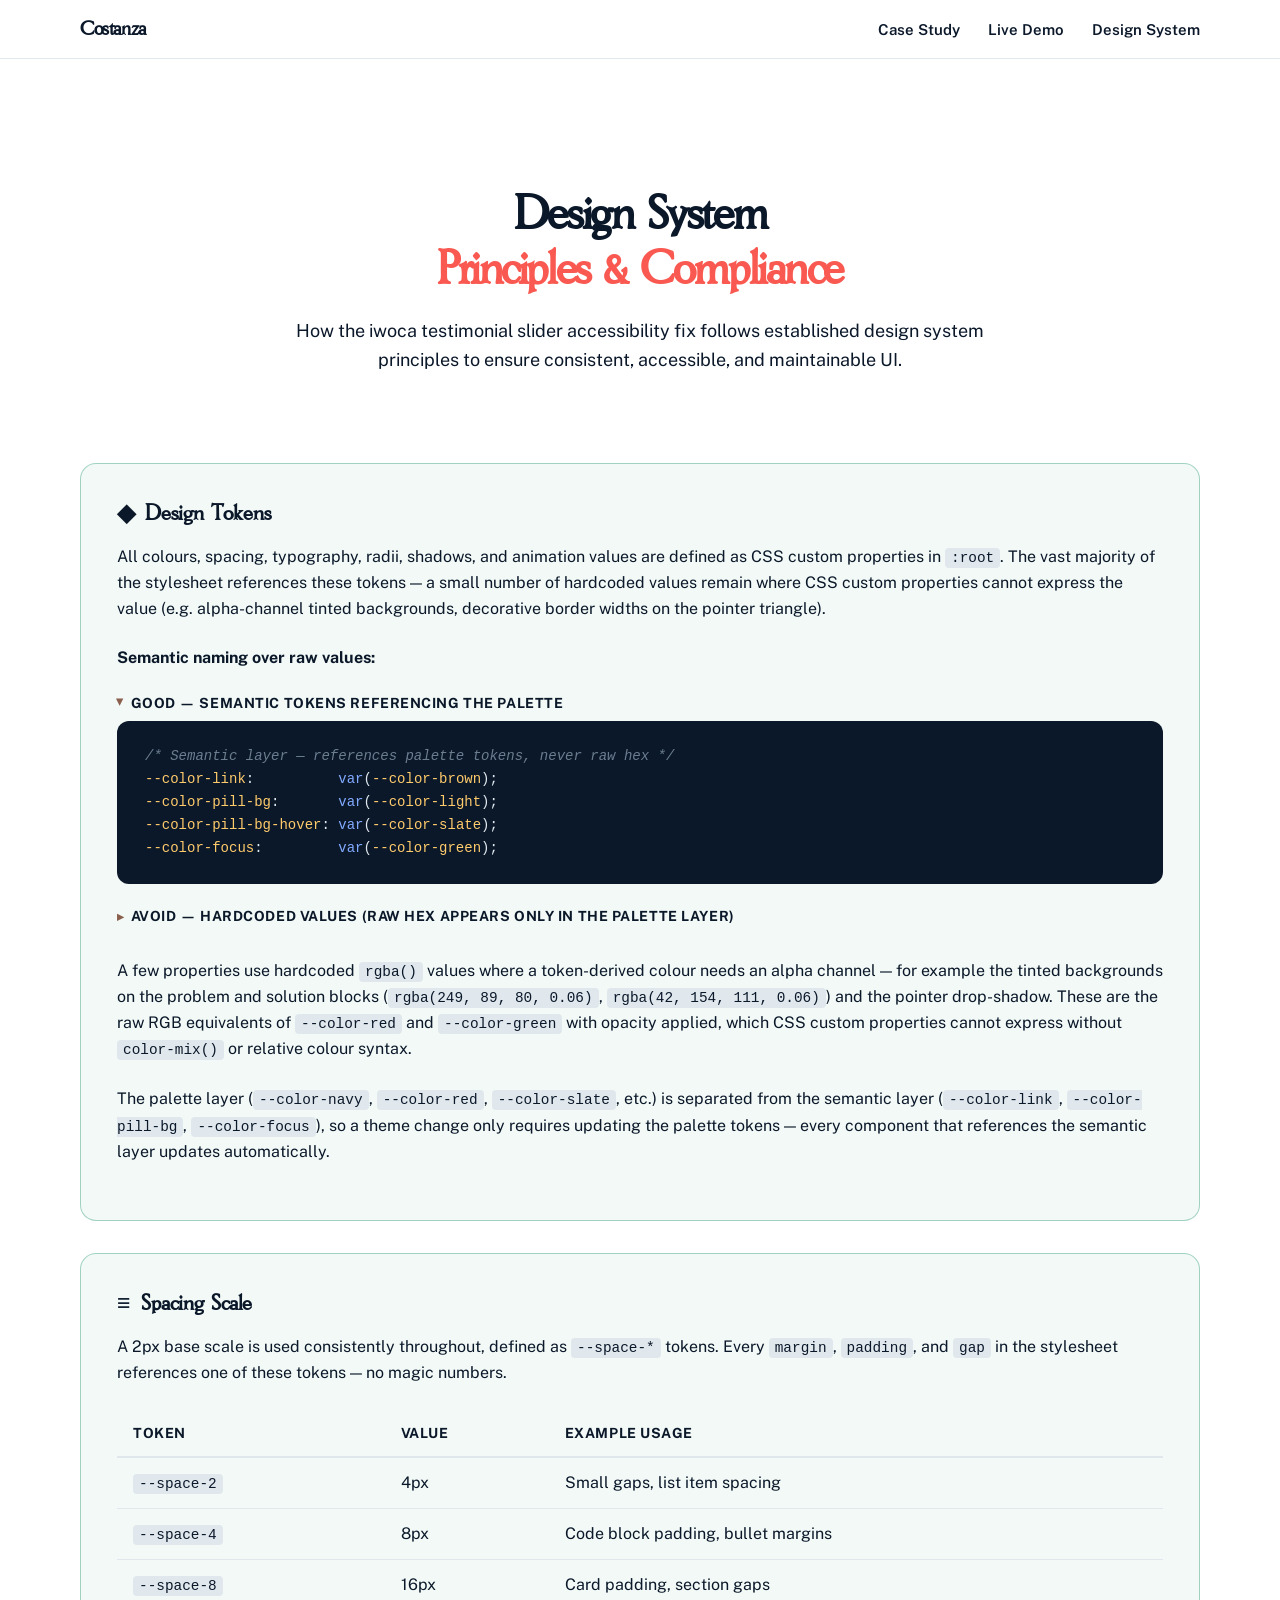
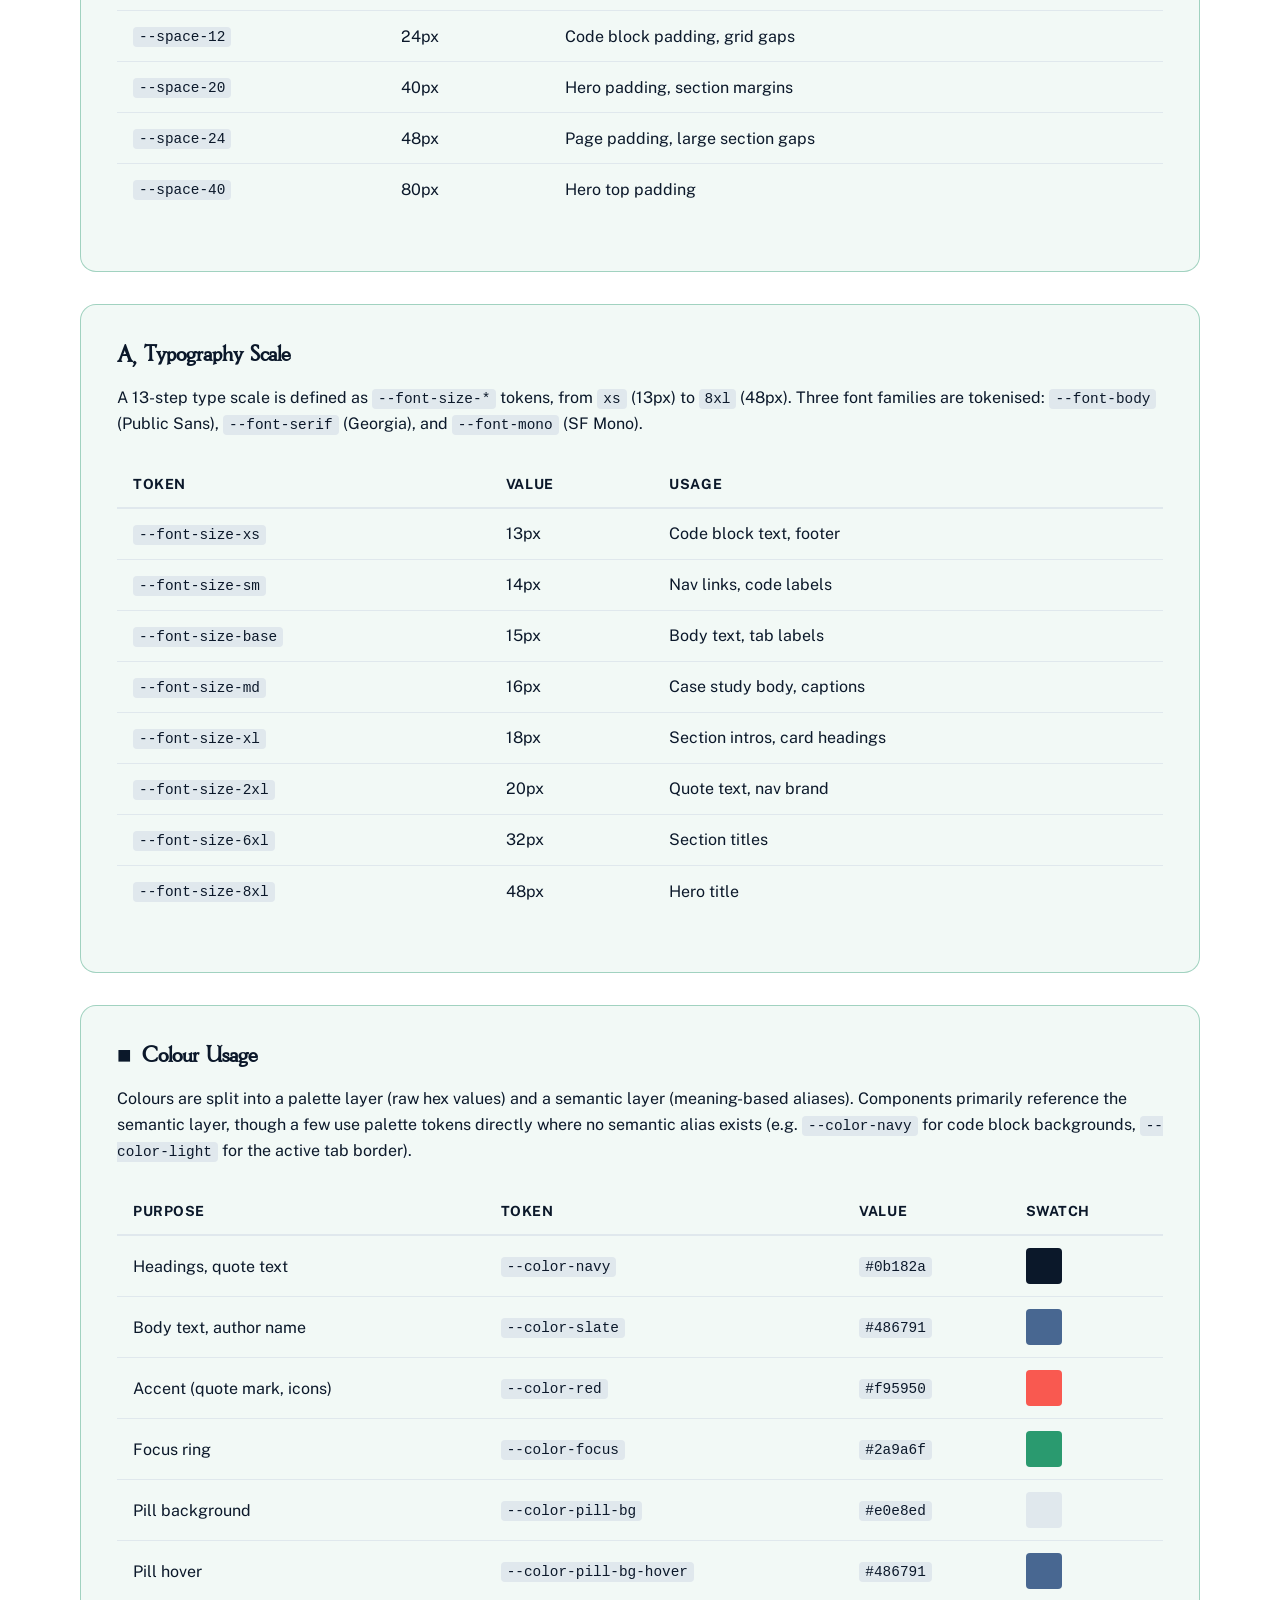
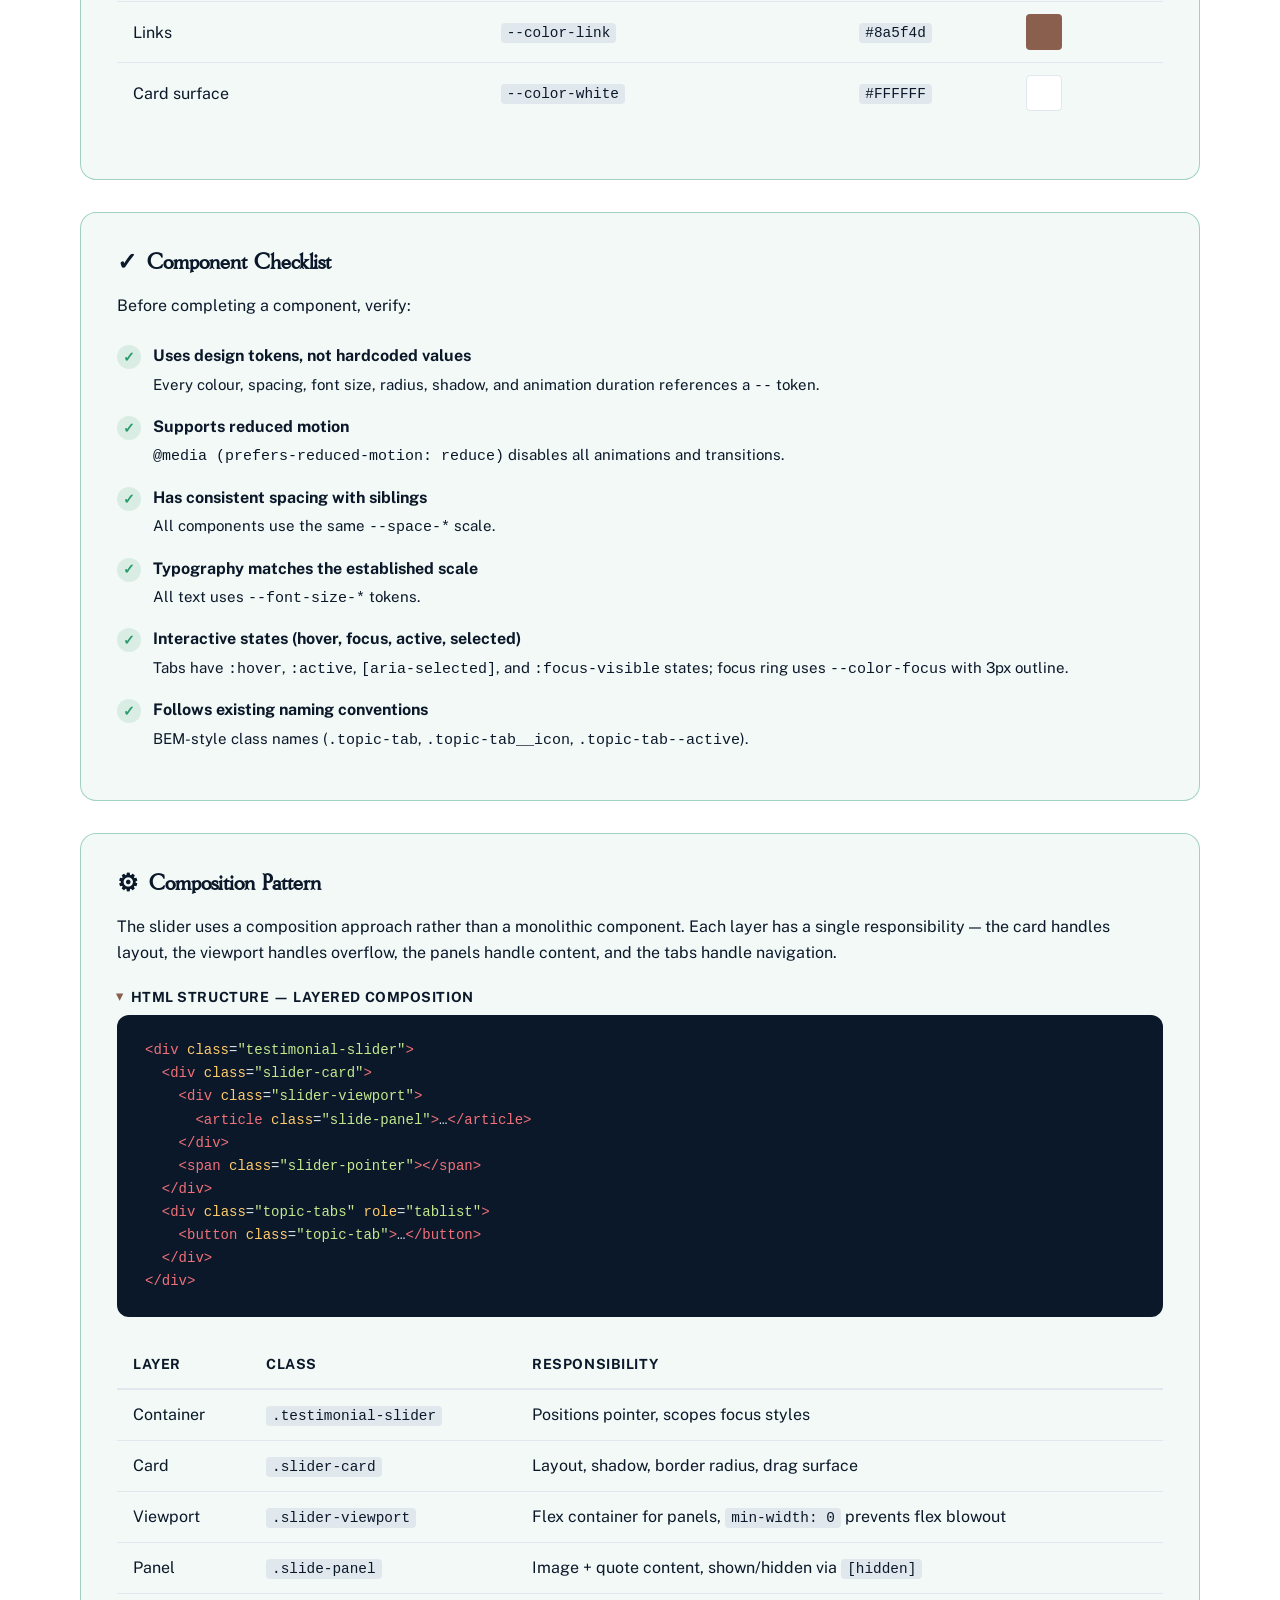
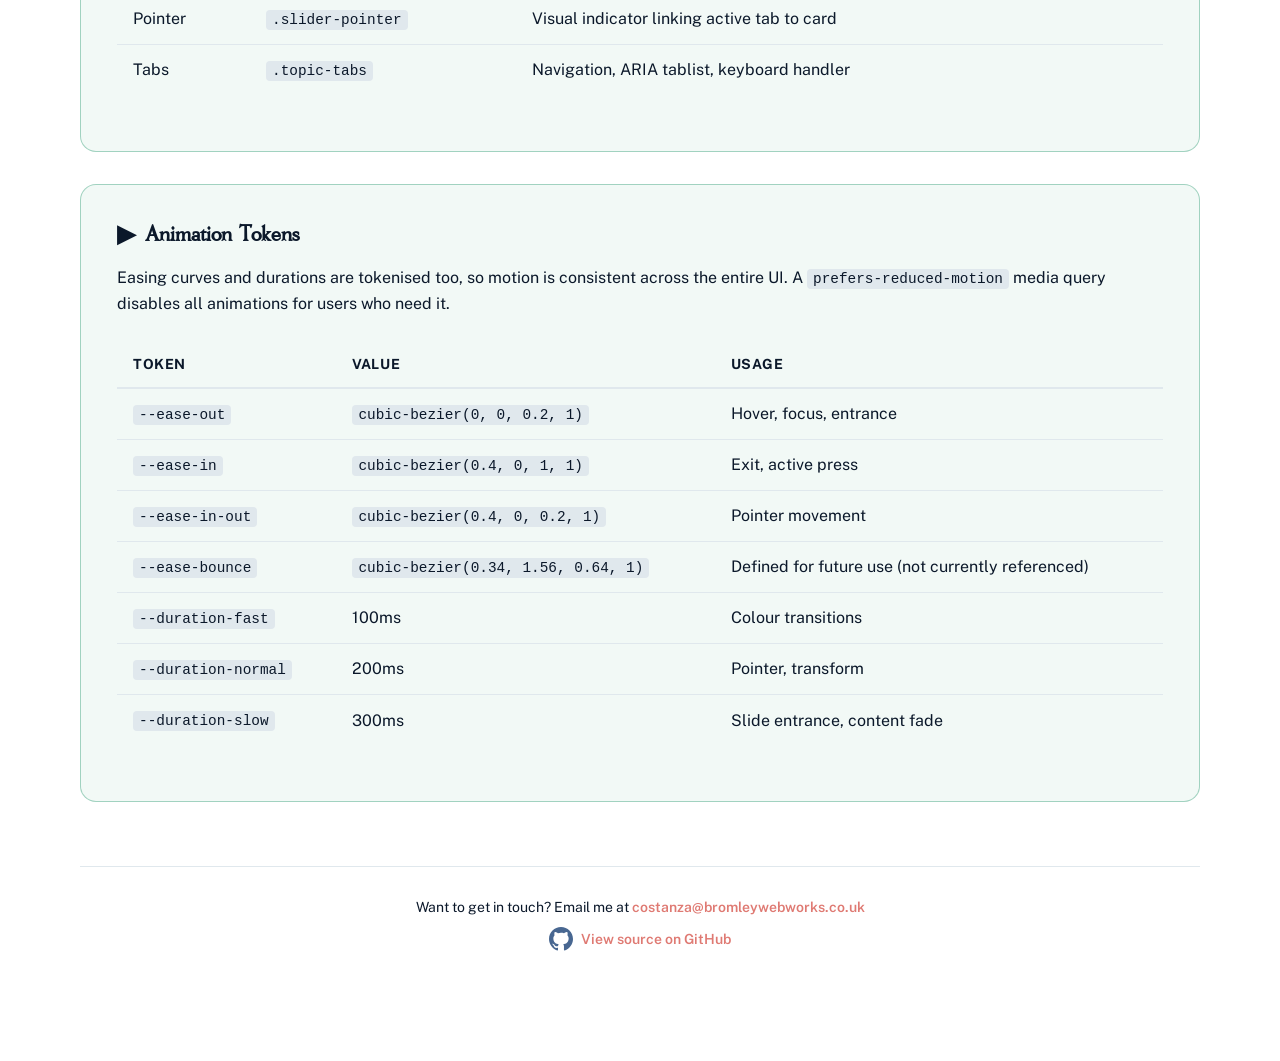
==== design-system.html @ e2e5c351 "lazy loading for images, optimised font loading, added github to footer, design system page change" ====
<!doctype html>
<html lang="en">
<head>
<meta charset="UTF-8">
<meta name="viewport" content="width=device-width, initial-scale=1.0">

<!-- Primary SEO -->
<title>Design System Principles | iwoca Testimonial Slider Accessibility Fix</title>
<meta name="description" content="How the iwoca testimonial slider accessibility fix follows design system principles: design tokens, spacing scale, typography scale, colour usage, component checklist, and composition pattern.">
<meta name="keywords" content="design system, design tokens, CSS custom properties, BEM, spacing scale, typography scale, semantic naming, iwoca, accessibility, front-end engineer">
<meta name="author" content="Costanza C">
<meta name="robots" content="index, follow">
<link rel="canonical" href="https://costikid.github.io/iwocatestimonialslideraccessibility/design-system.html">

<!-- Open Graph -->
<meta property="og:type" content="website">
<meta property="og:title" content="Design System Principles | iwoca Testimonial Slider Accessibility Fix">
<meta property="og:description" content="How the iwoca testimonial slider follows design system principles — design tokens, spacing scale, typography scale, colour usage, and composition pattern.">
<meta property="og:url" content="https://costikid.github.io/iwocatestimonialslideraccessibility/design-system.html">
<meta property="og:site_name" content="Costanza C — Front-End Engineer">

<!-- Twitter Card -->
<meta name="twitter:card" content="summary">
<meta name="twitter:title" content="Design System Principles | iwoca Testimonial Slider">
<meta name="twitter:description" content="How the iwoca testimonial slider follows design system principles — tokens, spacing, typography, colour, and composition.">

<!-- Fonts & styles -->
<link rel="preconnect" href="https://fonts.googleapis.com">
<link rel="preconnect" href="https://fonts.gstatic.com" crossorigin>
<link href="https://fonts.googleapis.com/css2?family=Public+Sans:ital,wght@0,400;0,500;0,600;0,700;0,800;1,400&display=swap" rel="stylesheet" media="print" onload="this.media='all'">
<link rel="stylesheet" href="styles.css">
</head>
<body>

<header>
  <nav class="portfolio-nav">
    <div class="portfolio-nav__inner">
      <a href="index.html" class="portfolio-nav__brand">Costanza</a>
      <ul class="portfolio-nav__links">
        <li><a href="index.html#case-study">Case Study</a></li>
        <li><a href="index.html#live-demo">Live Demo</a></li>
        <li><a href="design-system.html">Design System</a></li>
      </ul>
    </div>
  </nav>
</header>

<main class="page" id="top">

  <section class="hero">
    <div class="hero__inner">
      <h1 class="hero__title">Design System<br><span>Principles &amp; Compliance</span></h1>
      <p class="hero__subtitle">How the iwoca testimonial slider accessibility fix follows established design system principles to ensure consistent, accessible, and maintainable UI.</p>
    </div>
  </section>

  <section class="case-study">

    <!-- Design Tokens -->
    <div class="case-study__block case-study__block--solution">
      <h2 class="case-study__heading">
        <span class="case-study__icon" aria-hidden="true">&#9670;</span>
        Design Tokens
      </h2>
      <p>All colours, spacing, typography, radii, shadows, and animation values are defined as CSS custom properties in <code>:root</code>. The vast majority of the stylesheet references these tokens — a small number of hardcoded values remain where CSS custom properties cannot express the value (e.g. alpha-channel tinted backgrounds, decorative border widths on the pointer triangle).</p>

      <p><strong>Semantic naming over raw values:</strong></p>

      <details class="code-details" open>
        <summary class="code-label">Good — semantic tokens referencing the palette</summary>
<pre class="code-block"><code><span class="tok-comment">/* Semantic layer — references palette tokens, never raw hex */</span>
<span class="tok-attr">--color-link</span>:          <span class="tok-fn">var</span>(<span class="tok-attr">--color-brown</span>);
<span class="tok-attr">--color-pill-bg</span>:       <span class="tok-fn">var</span>(<span class="tok-attr">--color-light</span>);
<span class="tok-attr">--color-pill-bg-hover</span>: <span class="tok-fn">var</span>(<span class="tok-attr">--color-slate</span>);
<span class="tok-attr">--color-focus</span>:         <span class="tok-fn">var</span>(<span class="tok-attr">--color-green</span>);</code></pre>
      </details>

      <details class="code-details">
        <summary class="code-label">Avoid — hardcoded values (raw hex appears only in the palette layer)</summary>
<pre class="code-block"><code><span class="tok-comment">/* Components should never do this — use a semantic token instead */</span>
<span class="tok-attr">color</span>: <span class="tok-str">#486791</span>;
<span class="tok-attr">background</span>: <span class="tok-str">#e0e8ed</span>;</code></pre>
      </details>

      <p>A few properties use hardcoded <code>rgba()</code> values where a token-derived colour needs an alpha channel — for example the tinted backgrounds on the problem and solution blocks (<code>rgba(249, 89, 80, 0.06)</code>, <code>rgba(42, 154, 111, 0.06)</code>) and the pointer drop-shadow. These are the raw RGB equivalents of <code>--color-red</code> and <code>--color-green</code> with opacity applied, which CSS custom properties cannot express without <code>color-mix()</code> or relative colour syntax.</p>

      <p>The palette layer (<code>--color-navy</code>, <code>--color-red</code>, <code>--color-slate</code>, etc.) is separated from the semantic layer (<code>--color-link</code>, <code>--color-pill-bg</code>, <code>--color-focus</code>), so a theme change only requires updating the palette tokens — every component that references the semantic layer updates automatically.</p>
    </div>

    <!-- Spacing Scale -->
    <div class="case-study__block case-study__block--solution">
      <h2 class="case-study__heading">
        <span class="case-study__icon" aria-hidden="true">&#8801;</span>
        Spacing Scale
      </h2>
      <p>A 2px base scale is used consistently throughout, defined as <code>--space-*</code> tokens. Every <code>margin</code>, <code>padding</code>, and <code>gap</code> in the stylesheet references one of these tokens — no magic numbers.</p>

      <div class="ds-table-wrap">
        <table class="ds-table">
          <thead>
            <tr>
              <th scope="col">Token</th>
              <th scope="col">Value</th>
              <th scope="col">Example usage</th>
            </tr>
          </thead>
          <tbody>
            <tr><td><code>--space-2</code></td><td>4px</td><td>Small gaps, list item spacing</td></tr>
            <tr><td><code>--space-4</code></td><td>8px</td><td>Code block padding, bullet margins</td></tr>
            <tr><td><code>--space-8</code></td><td>16px</td><td>Card padding, section gaps</td></tr>
            <tr><td><code>--space-12</code></td><td>24px</td><td>Code block padding, grid gaps</td></tr>
            <tr><td><code>--space-20</code></td><td>40px</td><td>Hero padding, section margins</td></tr>
            <tr><td><code>--space-24</code></td><td>48px</td><td>Page padding, large section gaps</td></tr>
            <tr><td><code>--space-40</code></td><td>80px</td><td>Hero top padding</td></tr>
          </tbody>
        </table>
      </div>
    </div>

    <!-- Typography Scale -->
    <div class="case-study__block case-study__block--solution">
      <h2 class="case-study__heading">
        <span class="case-study__icon" aria-hidden="true">&#65;&#184;</span>
        Typography Scale
      </h2>
      <p>A 13-step type scale is defined as <code>--font-size-*</code> tokens, from <code>xs</code> (13px) to <code>8xl</code> (48px). Three font families are tokenised: <code>--font-body</code> (Public Sans), <code>--font-serif</code> (Georgia), and <code>--font-mono</code> (SF Mono).</p>

      <div class="ds-table-wrap">
        <table class="ds-table">
          <thead>
            <tr>
              <th scope="col">Token</th>
              <th scope="col">Value</th>
              <th scope="col">Usage</th>
            </tr>
          </thead>
          <tbody>
            <tr><td><code>--font-size-xs</code></td><td>13px</td><td>Code block text, footer</td></tr>
            <tr><td><code>--font-size-sm</code></td><td>14px</td><td>Nav links, code labels</td></tr>
            <tr><td><code>--font-size-base</code></td><td>15px</td><td>Body text, tab labels</td></tr>
            <tr><td><code>--font-size-md</code></td><td>16px</td><td>Case study body, captions</td></tr>
            <tr><td><code>--font-size-xl</code></td><td>18px</td><td>Section intros, card headings</td></tr>
            <tr><td><code>--font-size-2xl</code></td><td>20px</td><td>Quote text, nav brand</td></tr>
            <tr><td><code>--font-size-6xl</code></td><td>32px</td><td>Section titles</td></tr>
            <tr><td><code>--font-size-8xl</code></td><td>48px</td><td>Hero title</td></tr>
          </tbody>
        </table>
      </div>
    </div>

    <!-- Colour Usage -->
    <div class="case-study__block case-study__block--solution">
      <h2 class="case-study__heading">
        <span class="case-study__icon" aria-hidden="true">&#9632;</span>
        Colour Usage
      </h2>
      <p>Colours are split into a palette layer (raw hex values) and a semantic layer (meaning-based aliases). Components primarily reference the semantic layer, though a few use palette tokens directly where no semantic alias exists (e.g. <code>--color-navy</code> for code block backgrounds, <code>--color-light</code> for the active tab border).</p>

      <div class="ds-table-wrap">
        <table class="ds-table">
          <thead>
            <tr>
              <th scope="col">Purpose</th>
              <th scope="col">Token</th>
              <th scope="col">Value</th>
              <th scope="col">Swatch</th>
            </tr>
          </thead>
          <tbody>
            <tr><td>Headings, quote text</td><td><code>--color-navy</code></td><td><code>#0b182a</code></td><td><span class="swatch" style="background:#0b182a"></span></td></tr>
            <tr><td>Body text, author name</td><td><code>--color-slate</code></td><td><code>#486791</code></td><td><span class="swatch" style="background:#486791"></span></td></tr>
            <tr><td>Accent (quote mark, icons)</td><td><code>--color-red</code></td><td><code>#f95950</code></td><td><span class="swatch" style="background:#f95950"></span></td></tr>
            <tr><td>Focus ring</td><td><code>--color-focus</code></td><td><code>#2a9a6f</code></td><td><span class="swatch" style="background:#2a9a6f"></span></td></tr>
            <tr><td>Pill background</td><td><code>--color-pill-bg</code></td><td><code>#e0e8ed</code></td><td><span class="swatch" style="background:#e0e8ed"></span></td></tr>
            <tr><td>Pill hover</td><td><code>--color-pill-bg-hover</code></td><td><code>#486791</code></td><td><span class="swatch" style="background:#486791"></span></td></tr>
            <tr><td>Links</td><td><code>--color-link</code></td><td><code>#8a5f4d</code></td><td><span class="swatch" style="background:#8a5f4d"></span></td></tr>
            <tr><td>Card surface</td><td><code>--color-white</code></td><td><code>#FFFFFF</code></td><td><span class="swatch" style="background:#FFFFFF;border:1px solid #e0e8ed"></span></td></tr>
          </tbody>
        </table>
      </div>
    </div>

    <!-- Component Checklist -->
    <div class="case-study__block case-study__block--solution">
      <h2 class="case-study__heading">
        <span class="case-study__icon" aria-hidden="true">&#10003;</span>
        Component Checklist
      </h2>
      <p>Before completing a component, verify:</p>

      <ul class="ds-checklist">
        <li>
          <span class="ds-check" aria-hidden="true">&#10003;</span>
          <div class="ds-checklist__content">
            <strong>Uses design tokens, not hardcoded values</strong>
            <span class="ds-checklist__desc">Every colour, spacing, font size, radius, shadow, and animation duration references a <code>--</code> token.</span>
          </div>
        </li>
        <li>
          <span class="ds-check" aria-hidden="true">&#10003;</span>
          <div class="ds-checklist__content">
            <strong>Supports reduced motion</strong>
            <span class="ds-checklist__desc"><code>@media (prefers-reduced-motion: reduce)</code> disables all animations and transitions.</span>
          </div>
        </li>
        <li>
          <span class="ds-check" aria-hidden="true">&#10003;</span>
          <div class="ds-checklist__content">
            <strong>Has consistent spacing with siblings</strong>
            <span class="ds-checklist__desc">All components use the same <code>--space-*</code> scale.</span>
          </div>
        </li>
        <li>
          <span class="ds-check" aria-hidden="true">&#10003;</span>
          <div class="ds-checklist__content">
            <strong>Typography matches the established scale</strong>
            <span class="ds-checklist__desc">All text uses <code>--font-size-*</code> tokens.</span>
          </div>
        </li>
        <li>
          <span class="ds-check" aria-hidden="true">&#10003;</span>
          <div class="ds-checklist__content">
            <strong>Interactive states (hover, focus, active, selected)</strong>
            <span class="ds-checklist__desc">Tabs have <code>:hover</code>, <code>:active</code>, <code>[aria-selected]</code>, and <code>:focus-visible</code> states; focus ring uses <code>--color-focus</code> with 3px outline.</span>
          </div>
        </li>
        <li>
          <span class="ds-check" aria-hidden="true">&#10003;</span>
          <div class="ds-checklist__content">
            <strong>Follows existing naming conventions</strong>
            <span class="ds-checklist__desc">BEM-style class names (<code>.topic-tab</code>, <code>.topic-tab__icon</code>, <code>.topic-tab--active</code>).</span>
          </div>
        </li>
      </ul>
    </div>

    <!-- Composition Pattern -->
    <div class="case-study__block case-study__block--solution">
      <h2 class="case-study__heading">
        <span class="case-study__icon" aria-hidden="true">&#9881;</span>
        Composition Pattern
      </h2>
      <p>The slider uses a composition approach rather than a monolithic component. Each layer has a single responsibility — the card handles layout, the viewport handles overflow, the panels handle content, and the tabs handle navigation.</p>

      <details class="code-details" open>
        <summary class="code-label">HTML structure — layered composition</summary>
<pre class="code-block"><code><span class="tok-tag">&lt;div</span> <span class="tok-attr">class</span>=<span class="tok-str">"testimonial-slider"</span><span class="tok-tag">&gt;</span>
  <span class="tok-tag">&lt;div</span> <span class="tok-attr">class</span>=<span class="tok-str">"slider-card"</span><span class="tok-tag">&gt;</span>
    <span class="tok-tag">&lt;div</span> <span class="tok-attr">class</span>=<span class="tok-str">"slider-viewport"</span><span class="tok-tag">&gt;</span>
      <span class="tok-tag">&lt;article</span> <span class="tok-attr">class</span>=<span class="tok-str">"slide-panel"</span><span class="tok-tag">&gt;</span>…<span class="tok-tag">&lt;/article&gt;</span>
    <span class="tok-tag">&lt;/div&gt;</span>
    <span class="tok-tag">&lt;span</span> <span class="tok-attr">class</span>=<span class="tok-str">"slider-pointer"</span><span class="tok-tag">&gt;&lt;/span&gt;</span>
  <span class="tok-tag">&lt;/div&gt;</span>
  <span class="tok-tag">&lt;div</span> <span class="tok-attr">class</span>=<span class="tok-str">"topic-tabs"</span> <span class="tok-attr">role</span>=<span class="tok-str">"tablist"</span><span class="tok-tag">&gt;</span>
    <span class="tok-tag">&lt;button</span> <span class="tok-attr">class</span>=<span class="tok-str">"topic-tab"</span><span class="tok-tag">&gt;</span>…<span class="tok-tag">&lt;/button&gt;</span>
  <span class="tok-tag">&lt;/div&gt;</span>
<span class="tok-tag">&lt;/div&gt;</span></code></pre>
      </details>

      <div class="ds-table-wrap">
        <table class="ds-table">
          <thead>
            <tr>
              <th scope="col">Layer</th>
              <th scope="col">Class</th>
              <th scope="col">Responsibility</th>
            </tr>
          </thead>
          <tbody>
            <tr><td>Container</td><td><code>.testimonial-slider</code></td><td>Positions pointer, scopes focus styles</td></tr>
            <tr><td>Card</td><td><code>.slider-card</code></td><td>Layout, shadow, border radius, drag surface</td></tr>
            <tr><td>Viewport</td><td><code>.slider-viewport</code></td><td>Flex container for panels, <code>min-width: 0</code> prevents flex blowout</td></tr>
            <tr><td>Panel</td><td><code>.slide-panel</code></td><td>Image + quote content, shown/hidden via <code>[hidden]</code></td></tr>
            <tr><td>Pointer</td><td><code>.slider-pointer</code></td><td>Visual indicator linking active tab to card</td></tr>
            <tr><td>Tabs</td><td><code>.topic-tabs</code></td><td>Navigation, ARIA tablist, keyboard handler</td></tr>
          </tbody>
        </table>
      </div>
    </div>

    <!-- Animation Tokens -->
    <div class="case-study__block case-study__block--solution">
      <h2 class="case-study__heading">
        <span class="case-study__icon" aria-hidden="true">&#9654;</span>
        Animation Tokens
      </h2>
      <p>Easing curves and durations are tokenised too, so motion is consistent across the entire UI. A <code>prefers-reduced-motion</code> media query disables all animations for users who need it.</p>

      <div class="ds-table-wrap">
        <table class="ds-table">
          <thead>
            <tr>
              <th scope="col">Token</th>
              <th scope="col">Value</th>
              <th scope="col">Usage</th>
            </tr>
          </thead>
          <tbody>
            <tr><td><code>--ease-out</code></td><td><code>cubic-bezier(0, 0, 0.2, 1)</code></td><td>Hover, focus, entrance</td></tr>
            <tr><td><code>--ease-in</code></td><td><code>cubic-bezier(0.4, 0, 1, 1)</code></td><td>Exit, active press</td></tr>
            <tr><td><code>--ease-in-out</code></td><td><code>cubic-bezier(0.4, 0, 0.2, 1)</code></td><td>Pointer movement</td></tr>
            <tr><td><code>--ease-bounce</code></td><td><code>cubic-bezier(0.34, 1.56, 0.64, 1)</code></td><td>Defined for future use (not currently referenced)</td></tr>
            <tr><td><code>--duration-fast</code></td><td>100ms</td><td>Colour transitions</td></tr>
            <tr><td><code>--duration-normal</code></td><td>200ms</td><td>Pointer, transform</td></tr>
            <tr><td><code>--duration-slow</code></td><td>300ms</td><td>Slide entrance, content fade</td></tr>
          </tbody>
        </table>
      </div>
    </div>

  </section>

  <footer class="portfolio-footer">
    <p>Want to get in touch? Email me at <a href="mailto:costanza@bromleywebworks.co.uk">costanza@bromleywebworks.co.uk</a></p>
    <a class="portfolio-footer__github" href="https://github.com/costikid/iwocatestimonialslideraccessibility" target="_blank" rel="noopener" aria-label="View the source code on GitHub">
      <svg width="24" height="24" viewBox="0 0 24 24" fill="currentColor" aria-hidden="true">
        <path d="M12 0C5.37 0 0 5.37 0 12c0 5.3 3.438 9.8 8.205 11.385.6.113.82-.26.82-.577 0-.285-.01-1.04-.015-2.04-3.338.724-4.042-1.61-4.042-1.61-.546-1.387-1.333-1.756-1.333-1.756-1.089-.745.083-.729.083-.729 1.205.084 1.838 1.236 1.838 1.236 1.07 1.835 2.807 1.305 3.492.998.108-.776.418-1.305.762-1.605-2.665-.305-5.467-1.332-5.467-5.93 0-1.31.468-2.382 1.236-3.222-.124-.303-.535-1.524.117-3.176 0 0 1.008-.322 3.3 1.23a11.5 11.5 0 0 1 3-.405c1.02.005 2.045.138 3 .405 2.29-1.552 3.297-1.23 3.297-1.23.654 1.652.243 2.873.12 3.176.77.84 1.234 1.912 1.234 3.222 0 4.61-2.807 5.622-5.48 5.92.43.37.814 1.103.814 2.222 0 1.604-.014 2.898-.014 3.293 0 .32.216.694.825.576C20.565 21.795 24 17.298 24 12 24 5.37 18.627 0 12 0z"/>
      </svg>
      <span>View source on GitHub</span>
    </a>
  </footer>

</main>

<script src="script.js"></script>
</body>
</html>
---- styles.css ----
/* ==========================================================================
   Custom fonts
   ========================================================================== */
@font-face {
  font-family: "Aesop";
  src: url("assets/fonts/Aesop-Regular.ttf") format("truetype");
  font-weight: 400;
  font-style: normal;
  font-display: swap;
}

/* ==========================================================================
   Design tokens — colours picked directly from the reference screenshot
   ========================================================================== */
:root {
  /* Palette */
  --color-navy:        #0b182a; /* headings, icon strokes, quote text   */
  --color-red:         #f95950; /* accent: quote mark, icon fills       */
  --color-red-light:   #df7a73; /* lighter coral for problem border     */
  --color-green:       #2a9a6f; /* solution border, focus ring          */
  --color-slate:       #486791; /* body text, author name, link hover   */
  --color-blue-gray:   #8499b8; /* active pill background               */
  --color-brown:       #8a5f4d; /* links                                */
  --color-tan:         #c4afa5; /* pill hover background                */
  --color-light:       #e0e8ed; /* pill background, borders             */

  /* Semantic colours — reference palette tokens, never raw hex */
  --color-link:          var(--color-brown);
  --color-link-hover:    var(--color-slate);
  --color-name:          var(--color-navy);
  --color-role:          var(--color-navy);
  --color-pill-bg:       var(--color-light);
  --color-pill-bg-hover: var(--color-slate);
  --color-pill-bg-active: var(--color-blue-gray);
  --color-white:         #FFFFFF;
  --color-focus:         var(--color-green);

  /* Typography */
  --font-body:    "Public Sans", -apple-system, BlinkMacSystemFont, "Segoe UI", Roboto, Helvetica, Arial, sans-serif;
  --font-serif:   Georgia, "Times New Roman", serif;
  --font-mono:    "SF Mono", "Fira Code", Consolas, "Courier New", monospace;
  --font-display: "Aesop", Georgia, "Times New Roman", serif;

  --font-size-xs:   13px;
  --font-size-sm:   14px;
  --font-size-base: 15px;
  --font-size-md:   16px;
  --font-size-lg:   17px;
  --font-size-xl:   18px;
  --font-size-2xl:  20px;
  --font-size-3xl:  22px;
  --font-size-4xl:  24px;
  --font-size-5xl:  26px;
  --font-size-6xl:  32px;
  --font-size-7xl:  34px;
  --font-size-8xl:  48px;

  /* Spacing — 2px base scale */
  --space-1:  2px;
  --space-2:  4px;
  --space-3:  6px;
  --space-4:  8px;
  --space-5:  10px;
  --space-6:  12px;
  --space-7:  14px;
  --space-8:  16px;
  --space-9:  18px;
  --space-10: 20px;
  --space-11: 22px;
  --space-12: 24px;
  --space-14: 28px;
  --space-16: 32px;
  --space-18: 36px;
  --space-20: 40px;
  --space-22: 44px;
  --space-23: 46px;
  --space-24: 48px;
  --space-28: 56px;
  --space-32: 64px;
  --space-40: 80px;

  /* Radius */
  --radius-sm:   4px;
  --radius-md:   6px;
  --radius-lg:   12px;
  --radius-xl:   16px;
  --radius-card: 20px;
  --radius-pill: 999px;

  /* Shadow */
  --shadow-card: 0 24px 48px -20px rgba(11, 24, 42, 0.18), 0 2px 8px rgba(11, 24, 42, 0.06);

  /* Animation — easing curves and duration scale */
  --ease-out: cubic-bezier(0.0, 0.0, 0.2, 1);
  --ease-in: cubic-bezier(0.4, 0.0, 1, 1);
  --ease-in-out: cubic-bezier(0.4, 0.0, 0.2, 1);
  --ease-bounce: cubic-bezier(0.34, 1.56, 0.64, 1);

  --duration-instant: 50ms;
  --duration-fast: 100ms;
  --duration-normal: 200ms;
  --duration-slow: 300ms;
}

* { box-sizing: border-box; }

html, body {
  margin: 0;
  padding: 0;
  background: var(--color-white);
  font-family: var(--font-body);
  color: var(--color-navy);
}

.page {
  max-width: 1160px;
  margin: 0 auto;
  padding: var(--space-24) var(--space-10) var(--space-40);
}

/* Visually hidden but available to assistive tech */
.visually-hidden {
  position: absolute;
  width: 1px;
  height: 1px;
  padding: 0;
  margin: -1px;
  overflow: hidden;
  clip: rect(0, 0, 0, 0);
  white-space: nowrap;
  border: 0;
}

/* Consistent, visible keyboard focus everywhere in the widget */
.testimonial-slider :focus-visible {
  outline: 3px solid var(--color-focus);
  outline-offset: 3px;
  border-radius: var(--radius-md);
}

/* ==========================================================================
   Card: photo + quote
   ========================================================================== */
.testimonial-slider {
  position: relative;
}

.slider-card {
  position: relative;
  display: flex;
  align-items: stretch;
  background: var(--color-white);
  border-radius: var(--radius-card);
  box-shadow: var(--shadow-card);
  overflow: hidden;
  cursor: grab;
  touch-action: pan-y;
  transition: transform var(--duration-normal) var(--ease-out);
}

.slider-card.is-dragging {
  transition: none;
}

.slider-card:active {
  cursor: grabbing;
}

.slider-viewport {
  flex: 1 1 auto;
  display: flex;
  min-width: 0;
}

.slide-panel {
  display: flex;
  width: 100%;
  align-items: stretch;
}

.slide-panel[hidden] { display: none; }

.slide-panel:not([hidden]) {
  animation: slideEnter var(--duration-slow) var(--ease-out);
}

.slide-panel:not([hidden]) .quote-mark {
  animation: fadeSlideUp var(--duration-slow) var(--ease-out) 0ms both;
}

.slide-panel:not([hidden]) .quote-text {
  animation: fadeSlideUp var(--duration-slow) var(--ease-out) 60ms both;
}

.slide-panel:not([hidden]) .read-more {
  animation: fadeSlideUp var(--duration-slow) var(--ease-out) 120ms both;
}

.slide-panel:not([hidden]) .author-name,
.slide-panel:not([hidden]) .author-role {
  animation: fadeSlideUp var(--duration-slow) var(--ease-out) 180ms both;
}

@keyframes slideEnter {
  from {
    opacity: 0;
    transform: translateY(12px);
  }
  to {
    opacity: 1;
    transform: translateY(0);
  }
}

@keyframes fadeSlideUp {
  from {
    opacity: 0;
    transform: translateY(8px);
  }
  to {
    opacity: 1;
    transform: translateY(0);
  }
}

.slide-media {
  flex: 0 0 40%;
  max-width: 400px;
  min-height: var(--space-16);
  margin: 0;
}

.slide-media img {
  width: 100%;
  height: 100%;
  object-fit: cover;
  display: block;
}

.slide-content {
  flex: 1 1 auto;
  position: relative;
  padding: var(--space-22) var(--space-28) var(--space-20) var(--space-24);
  display: flex;
  flex-direction: column;
  justify-content: center;
}

.quote-mark {
  display: block;
  font-family: var(--font-serif);
  font-size: var(--space-28);
  line-height: 1;
  color: var(--color-red);
  font-weight: 700;
  margin-bottom: var(--space-2);
}

.quote-text {
  margin: 0 0 var(--space-10);
}

.quote-text p {
  margin: 0;
  font-size: var(--font-size-2xl);
  line-height: 1.5;
  color: var(--color-navy);
  font-weight: 500;
}

.read-more {
  display: inline-block;
  color: var(--color-slate);
  font-size: var(--font-size-base);
  font-weight: 600;
  text-decoration: none;
  margin-bottom: var(--space-11);
}

.read-more:hover,
.read-more:focus-visible {
  text-decoration: underline;
  color: var(--color-blue-gray);
}

.author-name {
  margin: 0 0 var(--space-1);
  font-size: var(--font-size-base);
  font-weight: 700;
  color: var(--color-name);
}

.author-name__role {
  font-weight: 400;
}

/* The reference markup repeats the first name again underneath -
   keep that pattern but hide the visual duplicate from screen readers,
   since it doesn't add new information for assistive tech users. */
.author-role {
  margin: 0;
  font-size: var(--font-size-base);
  color: var(--color-role);
}

/* ==========================================================================
   Prev / next arrows
   ========================================================================== */
.slider-arrow {
  flex: 0 0 auto;
  align-self: center;
  width: var(--space-22);
  height: var(--space-22);
  margin: 0 var(--space-6);
  border: none;
  border-radius: 50%;
  background: var(--color-pill-bg);
  color: var(--color-navy);
  display: flex;
  align-items: center;
  justify-content: center;
  cursor: pointer;
  transition: background-color var(--duration-fast) var(--ease-out);
}

.slider-arrow svg { width: var(--space-10); height: var(--space-10); }

.slider-arrow:hover { background: var(--color-pill-bg-hover); }
.slider-arrow:active { background: var(--color-pill-bg-active); }

/* ==========================================================================
   Pointer that visually connects the active pill to the card
   ========================================================================== */
.slider-pointer {
  position: absolute;
  top: 100%;
  left: 0;
  width: 0;
  height: 0;
  border-left: 15px solid transparent;
  border-right: 15px solid transparent;
  border-top: 18px solid var(--color-white);
  filter: drop-shadow(0 6px 4px rgba(11, 24, 42, 0.12));
  transform: translateX(-50%);
  transition: left var(--duration-normal) var(--ease-in-out);
  pointer-events: none;
}

@media (max-width: 860px) {
  .slider-pointer { display: none; }
}

/* ==========================================================================
   Topic tabs
   ========================================================================== */
.topic-tabs {
  display: flex;
  flex-wrap: wrap;
  justify-content: center;
  gap: var(--space-9);
  margin-top: var(--space-23);
}

.topic-tab {
  display: inline-flex;
  align-items: center;
  gap: var(--space-6);
  padding: var(--space-7) var(--space-11);
  background: var(--color-pill-bg);
  border: 2px solid transparent;
  border-radius: var(--radius-pill);
  font-family: inherit;
  font-size: var(--font-size-base);
  font-weight: 700;
  color: var(--color-navy);
  cursor: pointer;
  text-align: left;
  line-height: 1.25;
  transition: background-color var(--duration-fast) var(--ease-out),
              border-color var(--duration-fast) var(--ease-out),
              transform var(--duration-fast) var(--ease-in);
}

.topic-tab:hover {
  background: var(--color-pill-bg-hover);
  color: var(--color-white);
}

.topic-tab:active {
  transform: scale(0.97);
}

.topic-tab[aria-selected="true"] {
  background: var(--color-light);
  border-color: var(--color-navy);
  color: var(--color-navy);
  font-weight: 600;
}

.topic-tab__icon {
  width: 26px;
  height: 26px;
  flex: 0 0 auto;
}

.topic-tab__label {
  max-width: 8em;
}

/* ==========================================================================
   Responsive
   ========================================================================== */
@media (max-width: 860px) {
  .slider-card {
    flex-direction: column;
  }

  .slide-panel { flex-direction: column; }

  .slide-media {
    flex-basis: auto;
    max-width: 100%;
    height: 220px;
  }

  .slide-content {
    padding: var(--space-16) var(--space-12) var(--space-14);
  }

  .quote-text p { font-size: var(--font-size-xl); }

  .topic-tabs {
    justify-content: flex-start;
    flex-wrap: nowrap;
    overflow-x: auto;
    -webkit-overflow-scrolling: touch;
    padding-bottom: var(--space-3);
    scrollbar-width: thin;
    scroll-snap-type: x mandatory;
    position: relative;
    -webkit-mask-image: linear-gradient(to right, transparent 0, #000 var(--space-12), #000 calc(100% - var(--space-12)), transparent 100%);
            mask-image: linear-gradient(to right, transparent 0, #000 var(--space-12), #000 calc(100% - var(--space-12)), transparent 100%);
  }

  .topic-tab {
    flex: 0 0 auto;
    scroll-snap-align: start;
  }

  .topic-tab__label {
    white-space: nowrap;
    max-width: none;
  }
}

@media (prefers-reduced-motion: reduce) {
  *,
  *::before,
  *::after {
    animation-duration: 0.01ms !important;
    animation-iteration-count: 1 !important;
    transition-duration: 0.01ms !important;
  }
}

/* ==========================================================================
   Portfolio — Navigation
   ========================================================================== */
.portfolio-nav {
  position: sticky;
  top: 0;
  z-index: 100;
  background: var(--color-white);
  border-bottom: 1px solid var(--color-light);
}

.portfolio-nav__inner {
  max-width: 1160px;
  margin: 0 auto;
  padding: var(--space-8) var(--space-10);
  display: flex;
  align-items: center;
  justify-content: space-between;
}

.portfolio-nav__brand {
  font-family: var(--font-display);
  font-size: var(--font-size-2xl);
  font-weight: 800;
  color: var(--color-navy);
  text-decoration: none;
  letter-spacing: -0.02em;
}

.portfolio-nav__links {
  display: flex;
  gap: var(--space-14);
  list-style: none;
  margin: 0;
  padding: 0;
}

.portfolio-nav__links a {
  font-size: var(--font-size-base);
  font-weight: 600;
  color: var(--color-name);
  text-decoration: none;
  transition: color var(--duration-fast) var(--ease-out);
}

.portfolio-nav__links a:hover,
.portfolio-nav__links a:focus-visible {
  color: var(--color-link);
}

/* ==========================================================================
   Portfolio — Hero
   ========================================================================== */
.hero {
  padding: var(--space-40) 0 var(--space-28);
  text-align: center;
}

.hero__inner {
  max-width: 760px;
  margin: 0 auto;
}

.hero__title {
  font-family: var(--font-display);
  font-size: var(--font-size-8xl);
  font-weight: 800;
  line-height: 1.15;
  letter-spacing: -0.03em;
  margin: 0 0 var(--space-10);
  color: var(--color-navy);
}

.hero__title span {
  color: var(--color-red);
}

.hero__subtitle {
  font-size: var(--font-size-xl);
  line-height: 1.6;
  color: var(--color-role);
  margin: 0 0 var(--space-16);
}

.hero__badges {
  display: flex;
  flex-wrap: wrap;
  justify-content: center;
  gap: var(--space-6);
}

.hero__badge {
  padding: var(--space-4) var(--space-9);
  background: var(--color-pill-bg);
  border-radius: var(--radius-pill);
  font-size: var(--font-size-sm);
  font-weight: 600;
  color: var(--color-navy);
}

/* ==========================================================================
   Portfolio — Section titles & intros
   ========================================================================== */
.section-title {
  font-family: var(--font-display);
  font-size: var(--font-size-6xl);
  font-weight: 800;
  letter-spacing: -0.02em;
  color: var(--color-navy);
  margin: 0 0 var(--space-8);
}

.section-intro {
  font-size: var(--font-size-lg);
  line-height: 1.6;
  color: var(--color-role);
  margin: 0 0 var(--space-20);
  max-width: 680px;
}

.section-intro code,
.improvement-card p code,
.case-study__block p code {
  background: var(--color-pill-bg);
  padding: var(--space-1) var(--space-3);
  border-radius: var(--radius-sm);
  font-size: 0.9em;
  font-family: var(--font-mono);
}

/* ==========================================================================
   Portfolio — Case Study
   ========================================================================== */
.case-study {
  margin-bottom: var(--space-32);
}

.case-study__block {
  border-radius: var(--radius-xl);
  padding: var(--space-18) var(--space-18) var(--space-16);
  margin-bottom: var(--space-16);
}

.case-study__block--problem {
  background: rgba(249, 89, 80, 0.06);
  border: 1px solid rgba(223, 122, 115, 0.4);
}

.case-study__block--solution {
  background: rgba(42, 154, 111, 0.06);
  border: 1px solid rgba(42, 154, 111, 0.4);
}

.case-study__heading {
  font-family: var(--font-display);
  font-size: var(--font-size-3xl);
  font-weight: 700;
  color: var(--color-navy);
  margin: 0 0 var(--space-8);
  display: flex;
  align-items: center;
  gap: var(--space-5);
}

.case-study__icon {
  font-size: var(--font-size-4xl);
  line-height: 1;
}

.case-study__block p {
  font-size: var(--font-size-md);
  line-height: 1.6;
  color: var(--color-role);
  margin: 0 0 var(--space-12);
}

.case-study__block a {
  color: var(--color-link);
  font-weight: 600;
}

.code-label {
  font-size: var(--font-size-sm);
  font-weight: 700;
  color: var(--color-name);
  margin: 0 0 var(--space-5);
  text-transform: uppercase;
  letter-spacing: 0.04em;
}

.code-block {
  background: var(--color-navy);
  color: var(--color-light);
  border-radius: var(--radius-lg);
  padding: var(--space-12) var(--space-14);
  margin: 0 0 var(--space-12);
  overflow-x: auto;
  font-family: var(--font-mono);
  font-size: var(--font-size-sm);
  line-height: 1.65;
  -webkit-overflow-scrolling: touch;
}

.code-block code {
  font-family: inherit;
  white-space: pre;
}

/* Syntax highlighting */
.code-block .tok-tag      { color: #f07178; }
.code-block .tok-attr     { color: #ffcb6b; }
.code-block .tok-str      { color: #c3e88d; }
.code-block .tok-comment  { color: #6b7d8f; font-style: italic; }
.code-block .tok-keyword  { color: #c792ea; }
.code-block .tok-fn       { color: #82aaff; }
.code-block .tok-punct    { color: #89ddff; }
.code-block .tok-num      { color: #f78c6c; }

/* ==========================================================================
   Collapsible code blocks (native <details>/<summary>)
   ========================================================================== */
.code-details {
  margin-bottom: var(--space-12);
}

.code-details > summary {
  list-style: none;
  cursor: pointer;
  display: flex;
  align-items: center;
  gap: var(--space-3);
  margin: 0 0 var(--space-5);
  user-select: none;
  transition: color var(--duration-fast) var(--ease-out);
}

.code-details > summary::-webkit-details-marker {
  display: none;
}

.code-details > summary::before {
  content: '\25B8';
  font-size: var(--font-size-xs);
  color: var(--color-link);
  transition: transform var(--duration-fast) var(--ease-out);
  display: inline-block;
}

.code-details[open] > summary::before {
  transform: rotate(90deg);
}

.code-details > summary:hover {
  color: var(--color-link);
}

.code-details .code-block {
  margin-bottom: 0;
}

/* Problem bullet list */
.problem-list {
  margin: var(--space-4) 0 var(--space-12);
  padding-left: var(--space-20);
}

.problem-list li {
  font-size: var(--font-size-md);
  line-height: 1.6;
  color: var(--color-role);
  margin-bottom: var(--space-4);
}

/* ==========================================================================
   Portfolio — Problem demo video
   ========================================================================== */
.problem-demo {
  margin: var(--space-12) 0;
}

.problem-demo__video {
  width: 100%;
  max-width: 720px;
  border-radius: var(--radius-lg);
  border: 1px solid rgba(223, 122, 115, 0.4);
  box-shadow: var(--shadow-card);
  display: block;
}

.problem-demo__caption {
  font-size: var(--font-size-md);
  line-height: 1.6;
  color: var(--color-role);
  margin: var(--space-10) 0 0;
  max-width: 680px;
}

/* ==========================================================================
   Portfolio — Improvements Grid
   ========================================================================== */
.improvements-section {
  margin-bottom: var(--space-32);
}

.improvements-grid {
  display: grid;
  grid-template-columns: repeat(auto-fill, minmax(300px, 1fr));
  gap: var(--space-12);
}

.improvement-card {
  background: var(--color-white);
  border: 1px solid var(--color-light);
  border-radius: var(--radius-xl);
  padding: var(--space-14) var(--space-12);
  transition: box-shadow var(--duration-normal) var(--ease-out),
              border-color var(--duration-normal) var(--ease-out),
              transform var(--duration-normal) var(--ease-out);
}

.improvement-card:hover {
  box-shadow: var(--shadow-card);
  border-color: var(--color-pill-bg-active);
  transform: translateY(-4px);
}

.improvement-card__icon {
  font-size: var(--space-16);
  margin-bottom: var(--space-7);
}

.improvement-card h3 {
  font-family: var(--font-display);
  font-size: var(--font-size-xl);
  font-weight: 700;
  color: var(--color-navy);
  margin: 0 0 var(--space-5);
}

.improvement-card p {
  font-size: var(--font-size-base);
  line-height: 1.55;
  color: var(--color-role);
  margin: 0;
}

/* ==========================================================================
   Portfolio — Demo Section
   ========================================================================== */
.demo-section {
  margin-bottom: var(--space-24);
}

/* ==========================================================================
   Portfolio — Footer
   ========================================================================== */
.portfolio-footer {
  border-top: 1px solid var(--color-light);
  padding: var(--space-16) 0;
  text-align: center;
}

.portfolio-footer p {
  font-size: var(--font-size-sm);
  color: var(--color-role);
  margin: 0;
}

.portfolio-footer a {
  color: var(--color-red-light);
  font-weight: 600;
  text-decoration: none;
}

.portfolio-footer a:hover {
  color: var(--color-red-light);
  text-decoration: underline;
}

.portfolio-footer__github {
  display: inline-flex;
  align-items: center;
  gap: var(--space-4);
  margin-top: var(--space-6);
  font-size: var(--font-size-sm);
  font-weight: 600;
  color: var(--color-slate);
  text-decoration: none;
  transition: color var(--duration-fast) var(--ease-out);
}

.portfolio-footer__github svg {
  color: var(--color-slate);
  transition: color var(--duration-fast) var(--ease-out);
}

.portfolio-footer__github:hover,
.portfolio-footer__github:hover svg {
  color: var(--color-navy);
}

.portfolio-footer__github:hover {
  text-decoration: none;
}

/* ==========================================================================
   Portfolio — Responsive
   ========================================================================== */
@media (max-width: 860px) {
  .hero { padding: var(--space-24) 0 var(--space-20); }
  .hero__title { font-size: var(--font-size-7xl); }
  .hero__subtitle { font-size: var(--font-size-md); }
  .section-title { font-size: var(--font-size-5xl); }
  .case-study__block { padding: var(--space-12) var(--space-10); }
  .code-block { padding: var(--space-9) var(--space-8); font-size: var(--font-size-xs); }
  .improvements-grid { grid-template-columns: 1fr; }
  .portfolio-nav__links { gap: var(--space-9); }
  .portfolio-nav__links a { font-size: var(--font-size-sm); }
}

/* ==========================================================================
   Design System page — tables, swatches, checklist
   ========================================================================== */
.ds-table-wrap {
  overflow-x: auto;
  margin: var(--space-12) 0;
  -webkit-overflow-scrolling: touch;
}

.ds-table {
  width: 100%;
  border-collapse: collapse;
  font-size: var(--font-size-md);
  line-height: 1.6;
  color: var(--color-role);
}

.ds-table thead th {
  font-family: var(--font-body);
  font-size: var(--font-size-sm);
  font-weight: 700;
  text-transform: uppercase;
  letter-spacing: 0.04em;
  color: var(--color-navy);
  text-align: left;
  padding: var(--space-6) var(--space-8);
  border-bottom: 2px solid var(--color-light);
  white-space: nowrap;
}

.ds-table tbody td {
  padding: var(--space-6) var(--space-8);
  border-bottom: 1px solid var(--color-light);
  vertical-align: middle;
}

.ds-table tbody tr:last-child td {
  border-bottom: none;
}

.ds-table code {
  font-family: var(--font-mono);
  font-size: 0.9em;
  background: var(--color-pill-bg);
  padding: var(--space-1) var(--space-3);
  border-radius: var(--radius-sm);
  white-space: nowrap;
}

.swatch {
  display: inline-block;
  width: var(--space-18);
  height: var(--space-18);
  border-radius: var(--radius-sm);
  vertical-align: middle;
}

.ds-checklist {
  list-style: none;
  padding: 0;
  margin: var(--space-8) 0 0;
}

.ds-checklist li {
  display: flex;
  align-items: flex-start;
  gap: var(--space-6);
  font-size: var(--font-size-md);
  line-height: 1.6;
  color: var(--color-role);
  margin-bottom: var(--space-8);
}

.ds-checklist__content {
  display: flex;
  flex-direction: column;
  gap: var(--space-2);
}

.ds-checklist__content strong {
  color: var(--color-navy);
  font-size: var(--font-size-md);
  font-weight: 700;
}

.ds-checklist__desc {
  font-size: var(--font-size-base);
  line-height: 1.55;
  color: var(--color-role);
}

.ds-check {
  flex: 0 0 auto;
  display: inline-flex;
  align-items: center;
  justify-content: center;
  width: var(--space-12);
  height: var(--space-12);
  border-radius: 50%;
  background: rgba(42, 154, 111, 0.12);
  color: var(--color-green);
  font-size: var(--font-size-sm);
  font-weight: 700;
  margin-top: var(--space-1);
}

@media (max-width: 860px) {
  .ds-table { font-size: var(--font-size-sm); }
  .ds-table thead th { padding: var(--space-4) var(--space-6); }
  .ds-table tbody td { padding: var(--space-4) var(--space-6); }
  .swatch { width: var(--space-14); height: var(--space-14); }
}
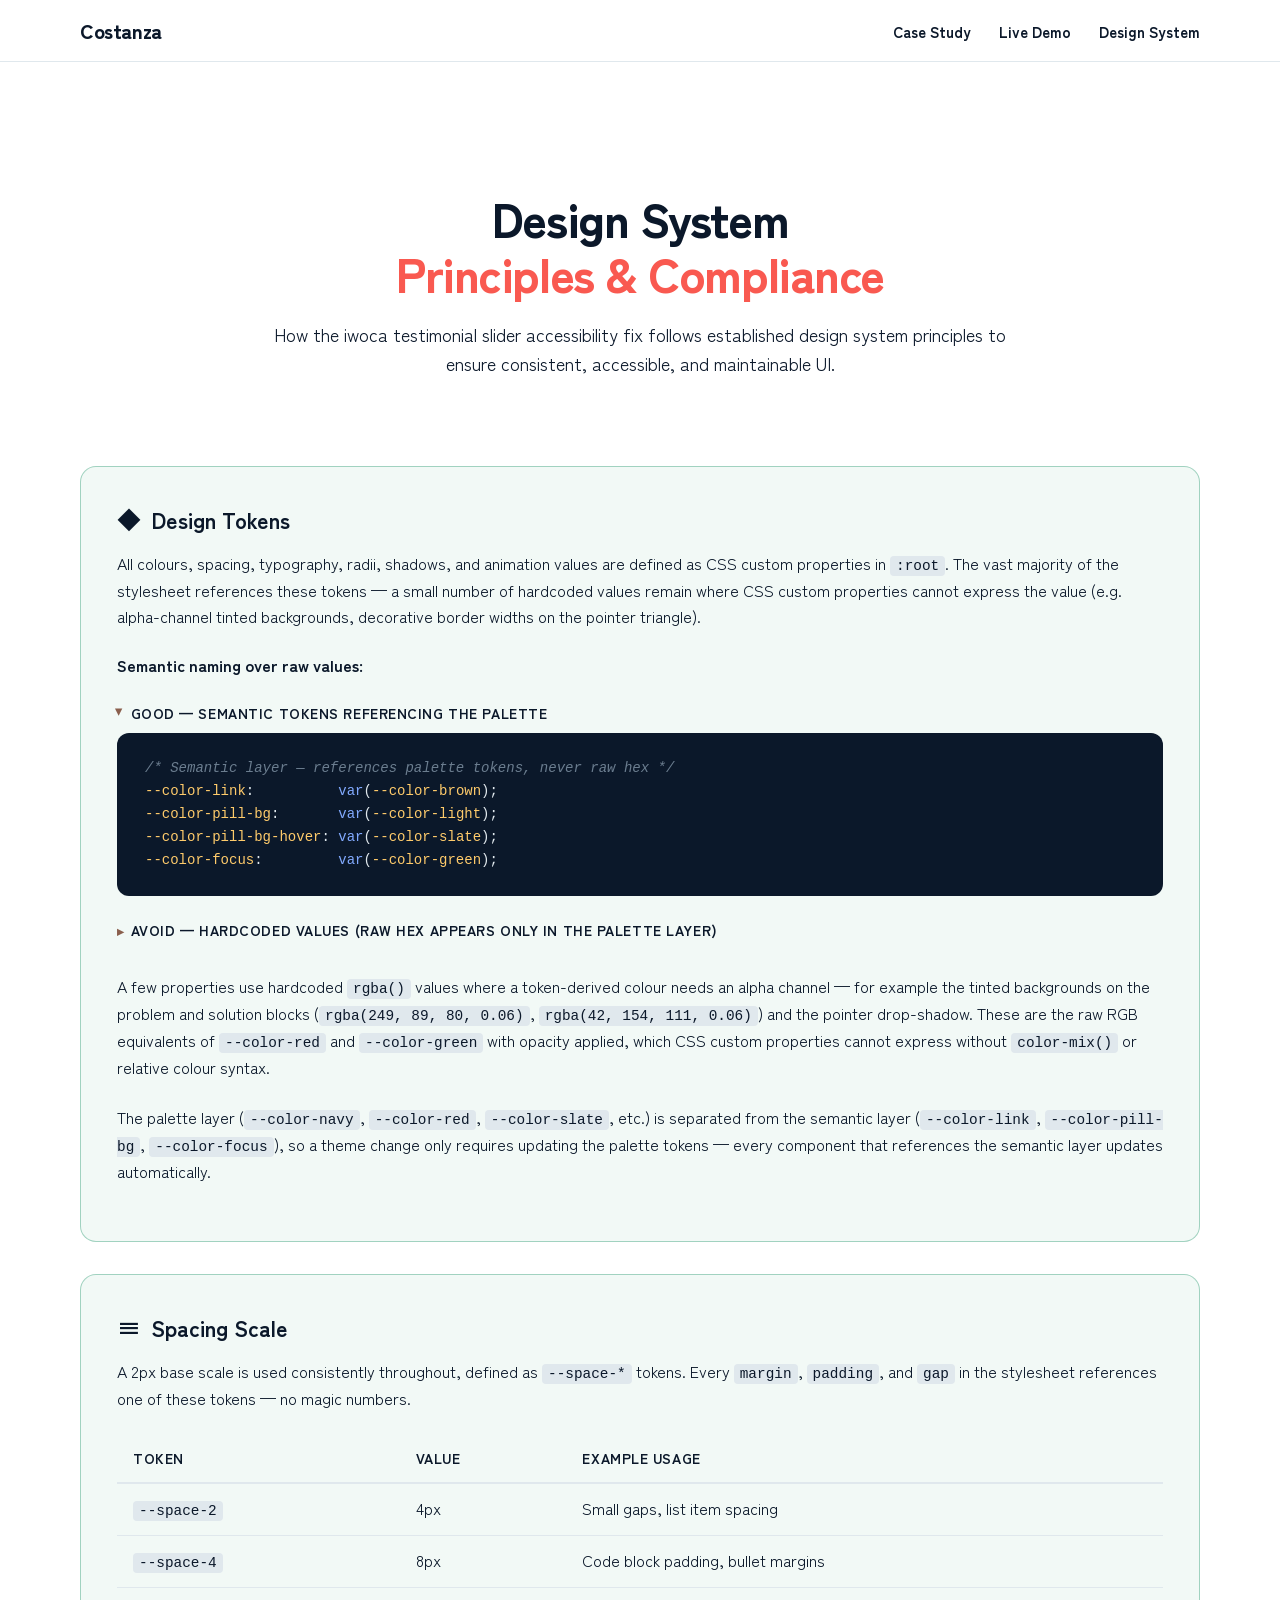
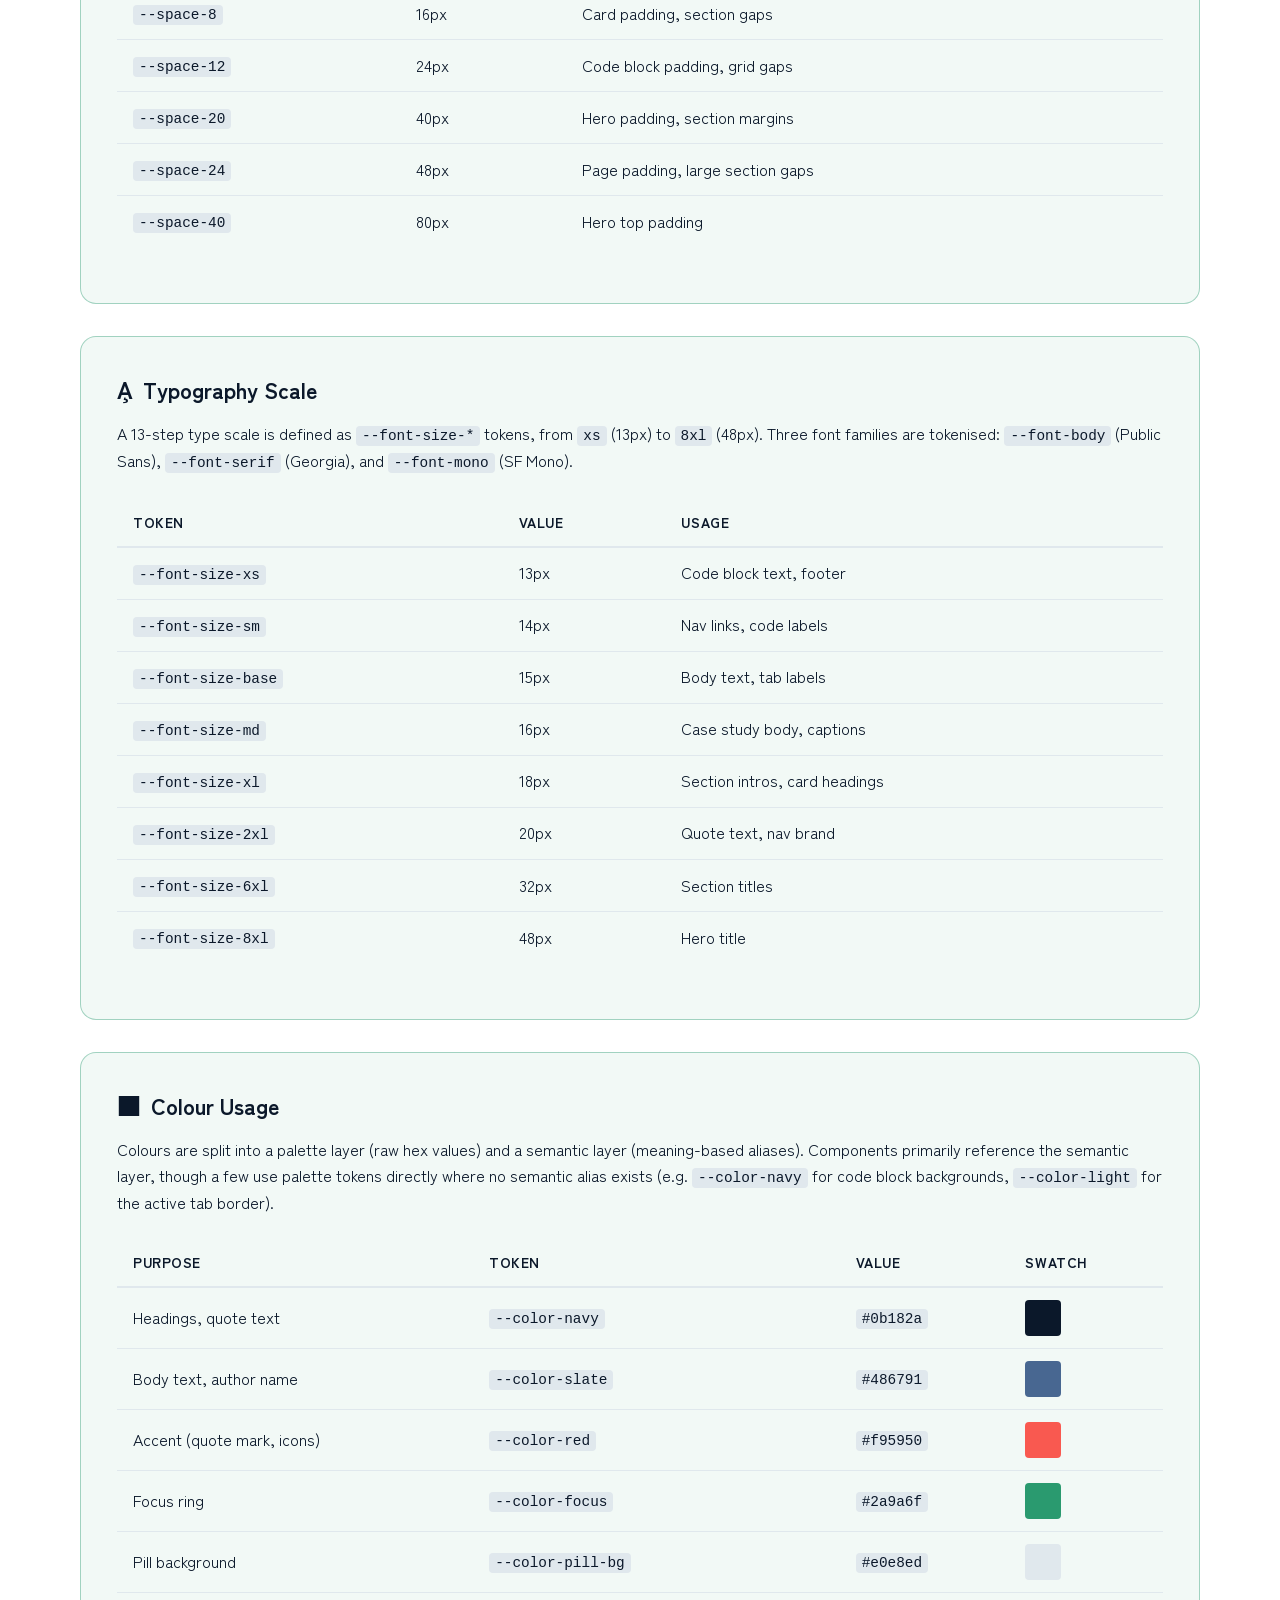
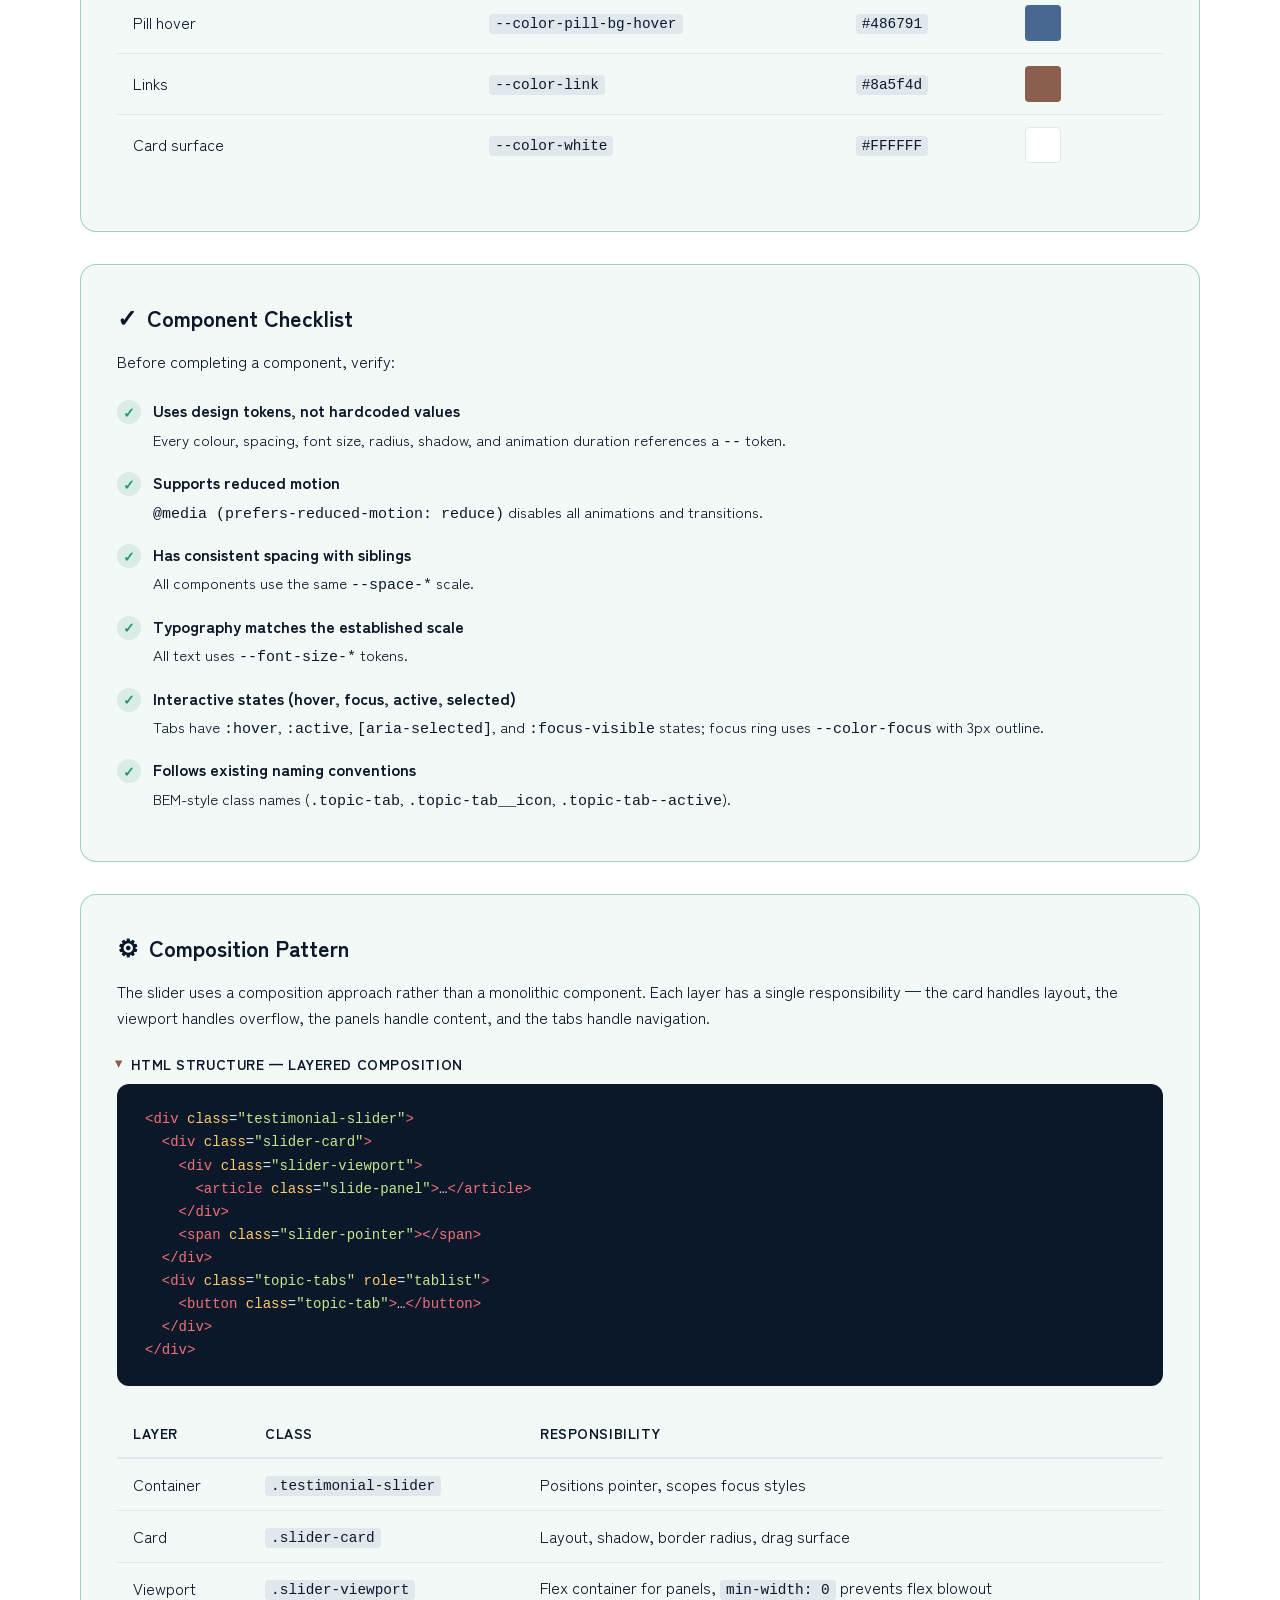
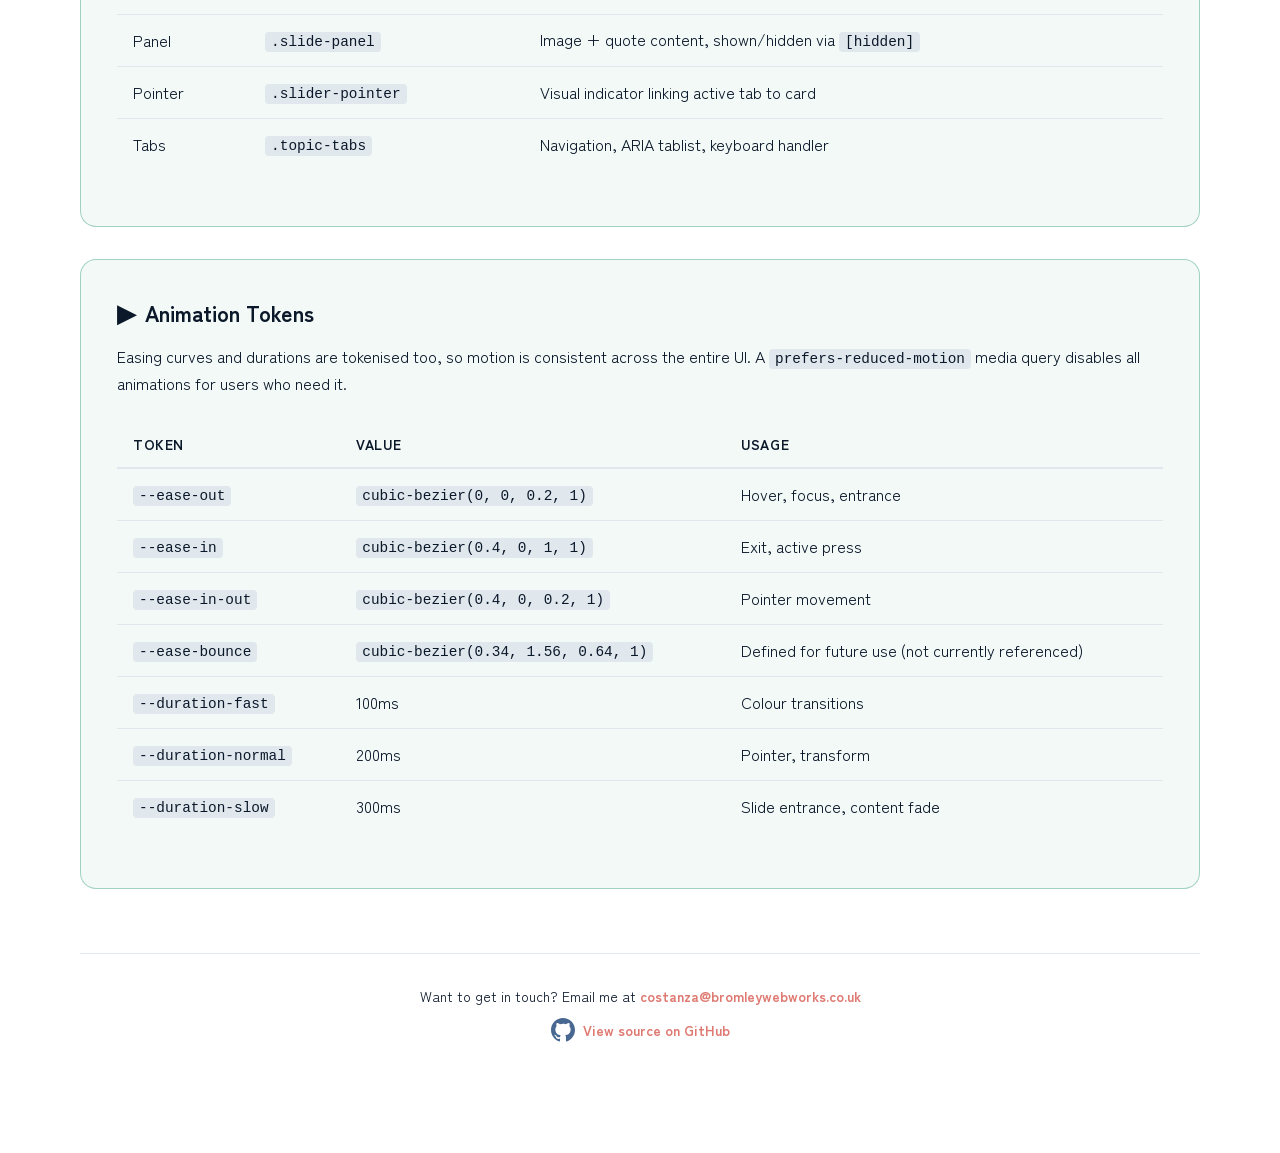
==== commit 47935058: "font change" ====
--- a/design-system.html
+++ b/design-system.html
@@ -27,7 +27,7 @@
 <!-- Fonts & styles -->
 <link rel="preconnect" href="https://fonts.googleapis.com">
 <link rel="preconnect" href="https://fonts.gstatic.com" crossorigin>
-<link href="https://fonts.googleapis.com/css2?family=Public+Sans:ital,wght@0,400;0,500;0,600;0,700;0,800;1,400&display=swap" rel="stylesheet" media="print" onload="this.media='all'">
+<link href="https://fonts.googleapis.com/css2?family=Zen+Kaku+Gothic+Antique:wght@400;500;700;900&family=Zen+Kaku+Gothic+New:wght@400;500;700;900&display=swap" rel="stylesheet" media="print" onload="this.media='all'">
 <link rel="stylesheet" href="styles.css">
 </head>
 <body>
--- a/styles.css
+++ b/styles.css
@@ -1,14 +1,3 @@
-/* ==========================================================================
-   Custom fonts
-   ========================================================================== */
-@font-face {
-  font-family: "Aesop";
-  src: url("assets/fonts/Aesop-Regular.ttf") format("truetype");
-  font-weight: 400;
-  font-style: normal;
-  font-display: swap;
-}
-
 /* ==========================================================================
    Design tokens — colours picked directly from the reference screenshot
    ========================================================================== */
@@ -36,10 +25,10 @@
   --color-focus:         var(--color-green);
 
   /* Typography */
-  --font-body:    "Public Sans", -apple-system, BlinkMacSystemFont, "Segoe UI", Roboto, Helvetica, Arial, sans-serif;
+  --font-body:    "Zen Kaku Gothic New", -apple-system, BlinkMacSystemFont, "Segoe UI", Roboto, Helvetica, Arial, sans-serif;
   --font-serif:   Georgia, "Times New Roman", serif;
   --font-mono:    "SF Mono", "Fira Code", Consolas, "Courier New", monospace;
-  --font-display: "Aesop", Georgia, "Times New Roman", serif;
+  --font-display: "Zen Kaku Gothic Antique", Georgia, "Times New Roman", serif;
 
   --font-size-xs:   13px;
   --font-size-sm:   14px;
